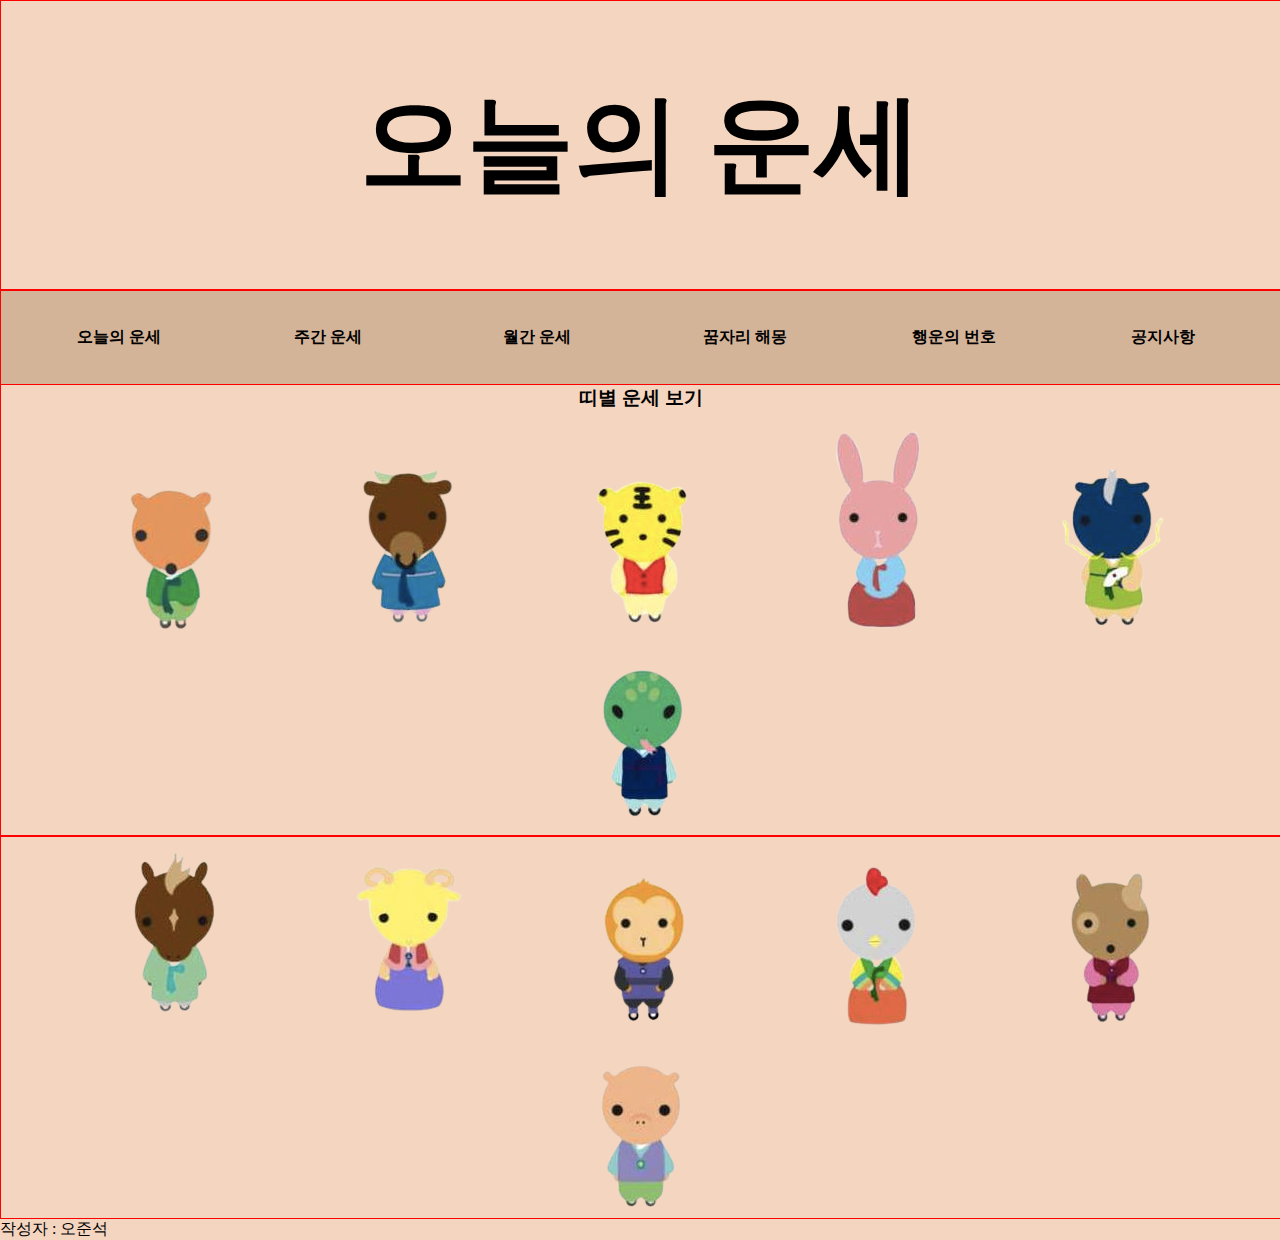
==== index.html @ 075c2215 "1018 Self-Study : Fortune ( Plus Link HTML )" ====
<!DOCTYPE html>
<html lang="en">
<head>
    <meta charset="UTF-8">
    <meta http-equiv="X-UA-Compatible" content="IE=edge">
    <meta name="viewport" content="width=device-width, initial-scale=1.0">
    <link rel="stylesheet" href="css/main.css">
    <title>Lucky</title>
</head>
<body>
    <!-- 로고 -->
    <header>
        <div id="siteTitle">
            <h1><a href="index.html">오늘의 운세</a></h1>
        </div>
    </header>
    <!-- 기능 메뉴 -->
    <nav>
        <div id="menu">
            <ul>
                <li><a href="fortuneSite/todayLuck.html">오늘의 운세</a></li>
                <li><a href="fortuneSite/weekly.html">주간 운세</a></li>
                <li><a href="fortuneSite/monthly.html">월간 운세</a></li>
                <li><a href="fortuneSite/dream.html">꿈자리 해몽</a></li>
                <li><a href="fortuneSite/lotto.html">행운의 번호</a></li>
                <li><a href="fortuneSite/notice.html">공지사항</a></li>
            </ul>
        </div>
    </nav>
    <!-- 전체적인 내용 -->
    <section>
        <div class="horoscope">
            <h3>띠별 운세 보기</h3>
            <ul>
                <li><a href="fortuneSite/horoscope.html">
                    <span class="ani"><img src="image/쥐.png" alt=""></span>
                </a></li>
            </ul>
            <ul>
                <li><a href="fortuneSite/horoscope.html">
                    <span class="ani"><img src="image/소.png" alt=""></span>
                </a></li>
            </ul>
            <ul>
                <li><a href="fortuneSite/horoscope.html">
                    <span class="ani"><img src="image/호랑이.png" alt=""></span>
                </a></li>
            </ul>
            <ul>
                <li><a href="fortuneSite/horoscope.html">
                    <span class="ani"><img src="image/토끼.png" alt=""></span>
                </a></li>
            </ul>
            <ul>
                <li><a href="fortuneSite/horoscope.html">
                    <span class="ani"><img src="image/용.png" alt=""></span>
                </a></li>
            </ul>
            <ul>
                <li><a href="fortuneSite/horoscope.html">
                    <span class="ani"><img src="image/뱀.png" alt=""></span>
                </a></li>
            </ul>
        </div>
        <div class="horoscope">
            <ul>
                <li><a href="fortuneSite/horoscope.html">
                    <span class="ani"><img src="image/말.png" alt=""></span>
                </a></li>
            </ul>
            <ul>
                <li><a href="fortuneSite/horoscope.html">
                    <span class="ani"><img src="image/양.png" alt=""></span>
                </a></li>
            </ul>
            <ul>
                <li><a href="fortuneSite/horoscope.html">
                    <span class="ani"><img src="image/원숭이.png" alt=""></span>
                </a></li>
            </ul>
            <ul>
                <li><a href="fortuneSite/horoscope.html">
                    <span class="ani"><img src="image/닭.png" alt=""></span>
                </a></li>
            </ul>
            <ul>
                <li><a href="fortuneSite/horoscope.html">
                    <span class="ani"><img src="image/개.png" alt=""></span>
                </a></li>
            </ul>
            <ul>
                <li><a href="fortuneSite/horoscope.html">
                    <span class="ani"><img src="image/돼지.png" alt=""></span>
                </a></li>
            </ul>
        </div>
    </section>
    <!-- 안내 -->
    <footer>
        작성자 : 오준석
    </footer>
</body>
</html>
---- css/main.css ----
body {
    font-family: Georgia, 'Times New Roman', Times, serif;
    background: #F3D5C0;
    padding: 0%;
    margin: 0%;
}

div {
    width: 100%;
    border: 1px solid red;
}

#siteTitle {
    font-size: 40pt;
    text-align: center;
}

#siteTitle a {
    text-decoration-line: none;
    color: black;
}

#siteTitle a:active {
    color: darkred;
}

#menu {
    background: #D4B499;
    font-weight: bold;
    width: 100%;
    float: left;    
    text-align: center;
    padding: 20px 0px;
    margin: 0%;
}

#menu ul {
    margin-left: auto;
    margin-right: auto;
    padding: 0%;
}

#menu li {
    display: inline-block;
    width: 16%;   
}

#menu li a {
    color: black;
    text-decoration-line: none;
}

#menu li a:hover {
    color: darkred;
}

.horoscope {
    text-align: center;
}

.horoscope h3 {
    padding-top: 5%;
}

.horoscope ul {
    width: 130px;
    display: inline-block;
    list-style: none;
    padding-left: 50px;
    padding-right: 50px;
    margin: 0%;
}
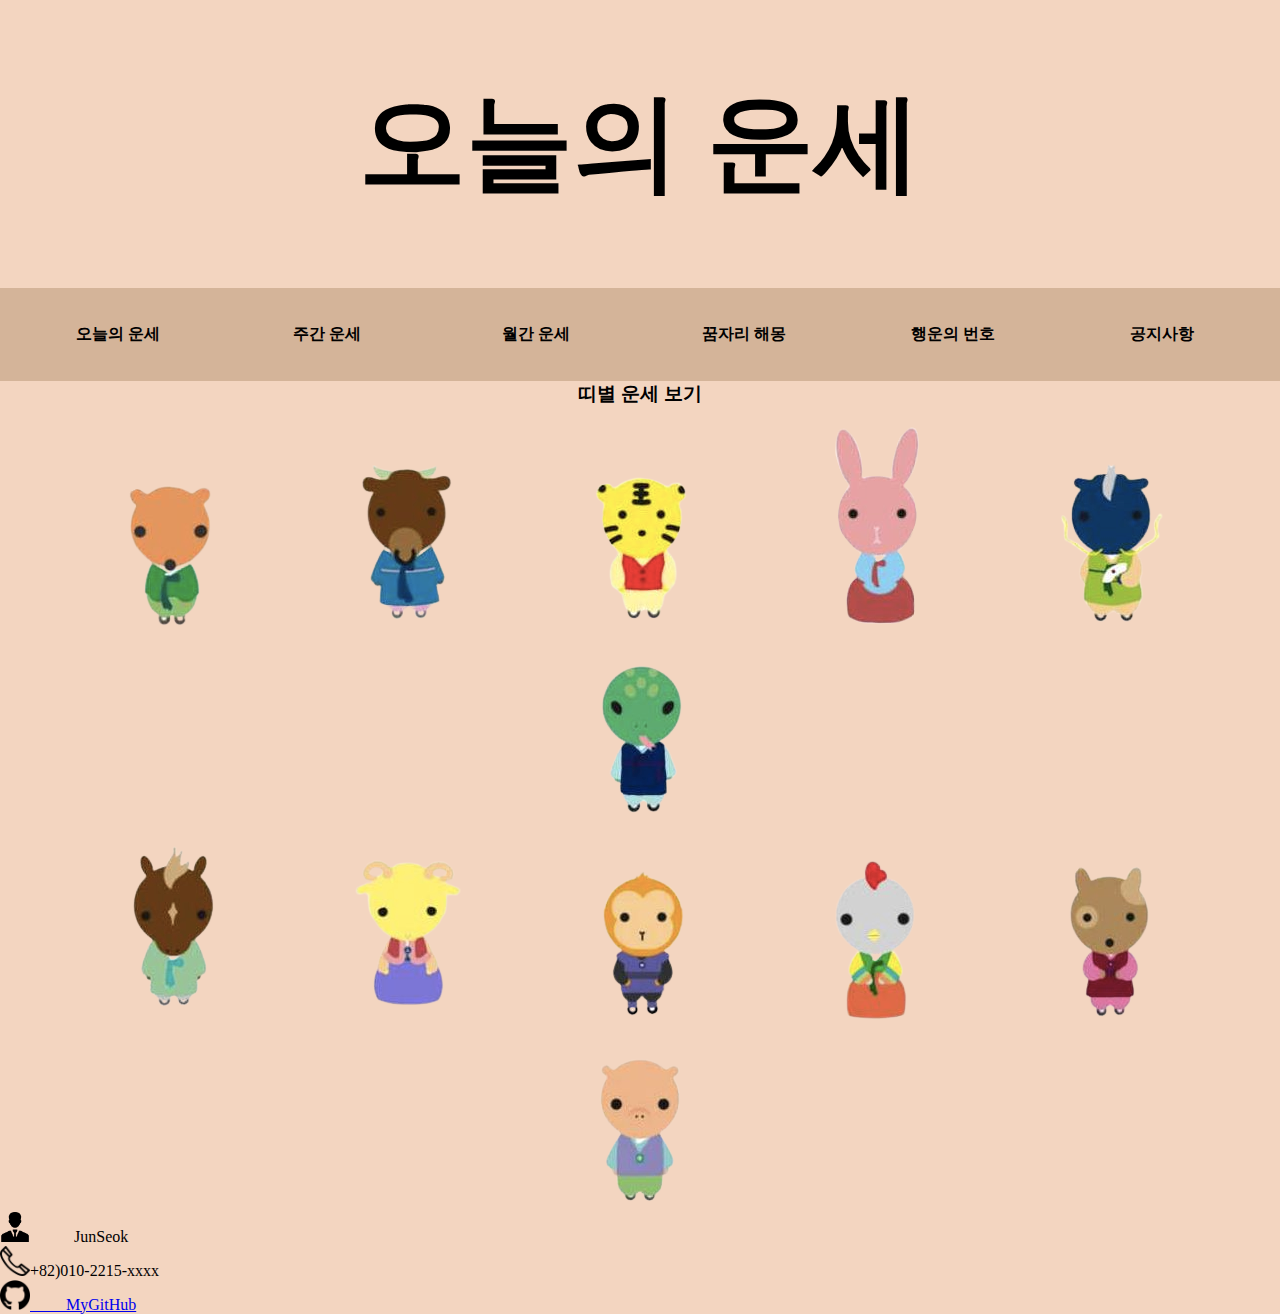
==== commit c3f4d00c: "1018 Self-Project : Fortune ( Make Footer )" ====
--- a/index.html
+++ b/index.html
@@ -97,7 +97,9 @@
     </section>
     <!-- 안내 -->
     <footer>
-        작성자 : 오준석
+        <div class="WhoAmI"><img src="image/사람.png" width="30px">&nbsp;&nbsp;&nbsp;&nbsp;&nbsp;&nbsp;&nbsp;&nbsp;&nbsp;&nbsp;&nbsp;JunSeok</div>
+        <div class="WhoAmI"><img src="image/전화기.png" width="30px">+82)010-2215-xxxx</div>
+        <div class="WhoAmI"><img src="image/깃허브.png" width="30px"><a href="https://github.com/oh971021">&nbsp;&nbsp;&nbsp;&nbsp;&nbsp;&nbsp;&nbsp;&nbsp;&nbsp;MyGitHub</a></div>
     </footer>
 </body>
 </html>--- a/css/main.css
+++ b/css/main.css
@@ -7,7 +7,6 @@
 
 div {
     width: 100%;
-    border: 1px solid red;
 }
 
 #siteTitle {
@@ -69,4 +68,8 @@
     padding-left: 50px;
     padding-right: 50px;
     margin: 0%;
+}
+
+.WhoAmI {
+    float: left;
 }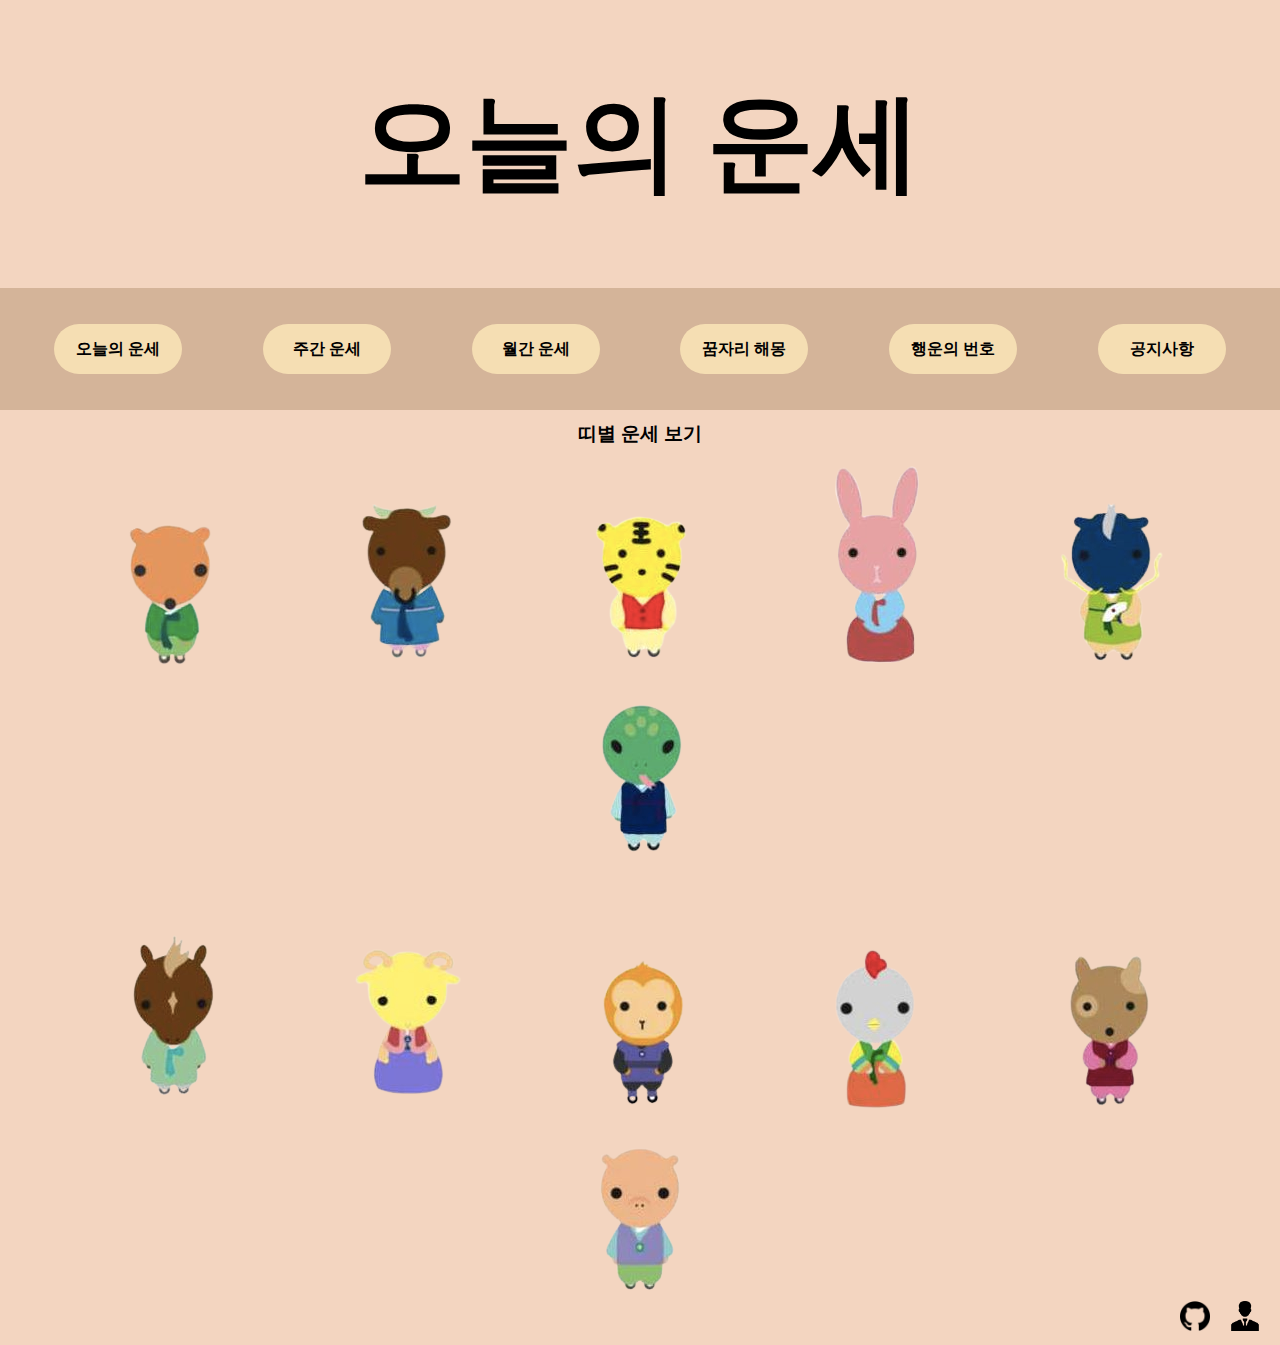
==== commit 85b21457: "1018 Self-Project : Fortune ( Plus Footer )" ====
--- a/index.html
+++ b/index.html
@@ -97,9 +97,10 @@
     </section>
     <!-- 안내 -->
     <footer>
-        <div class="WhoAmI"><img src="image/사람.png" width="30px">&nbsp;&nbsp;&nbsp;&nbsp;&nbsp;&nbsp;&nbsp;&nbsp;&nbsp;&nbsp;&nbsp;JunSeok</div>
-        <div class="WhoAmI"><img src="image/전화기.png" width="30px">+82)010-2215-xxxx</div>
-        <div class="WhoAmI"><img src="image/깃허브.png" width="30px"><a href="https://github.com/oh971021">&nbsp;&nbsp;&nbsp;&nbsp;&nbsp;&nbsp;&nbsp;&nbsp;&nbsp;MyGitHub</a></div>
+        <div class="foot">
+            <div id="whoAmI"><img src="image/사람.png" width="30px"></div>
+            <div id="whoAmI"><a href="https://github.com/oh971021"><img src="image/깃허브.png" width="30px"></a></div>
+        </div>
     </footer>
 </body>
 </html>--- a/css/main.css
+++ b/css/main.css
@@ -40,8 +40,13 @@
 }
 
 #menu li {
+    background: wheat;
+    border-radius: 50px;
     display: inline-block;
-    width: 16%;   
+    width: 10%;   
+    margin-left: 3%;
+    margin-right: 3%;
+    line-height: 50px;
 }
 
 #menu li a {
@@ -55,6 +60,7 @@
 
 .horoscope {
     text-align: center;
+    padding-top: 50px;
 }
 
 .horoscope h3 {
@@ -70,6 +76,19 @@
     margin: 0%;
 }
 
-.WhoAmI {
-    float: left;
+footer {
+    position: absolute;
+    width: 100%;
+    padding-bottom: 10px;
+}
+
+footer div a {
+    text-decoration-line: none;
+    color: black;
+}
+
+.foot
+div{
+    width: 50px;
+    float: right;
 }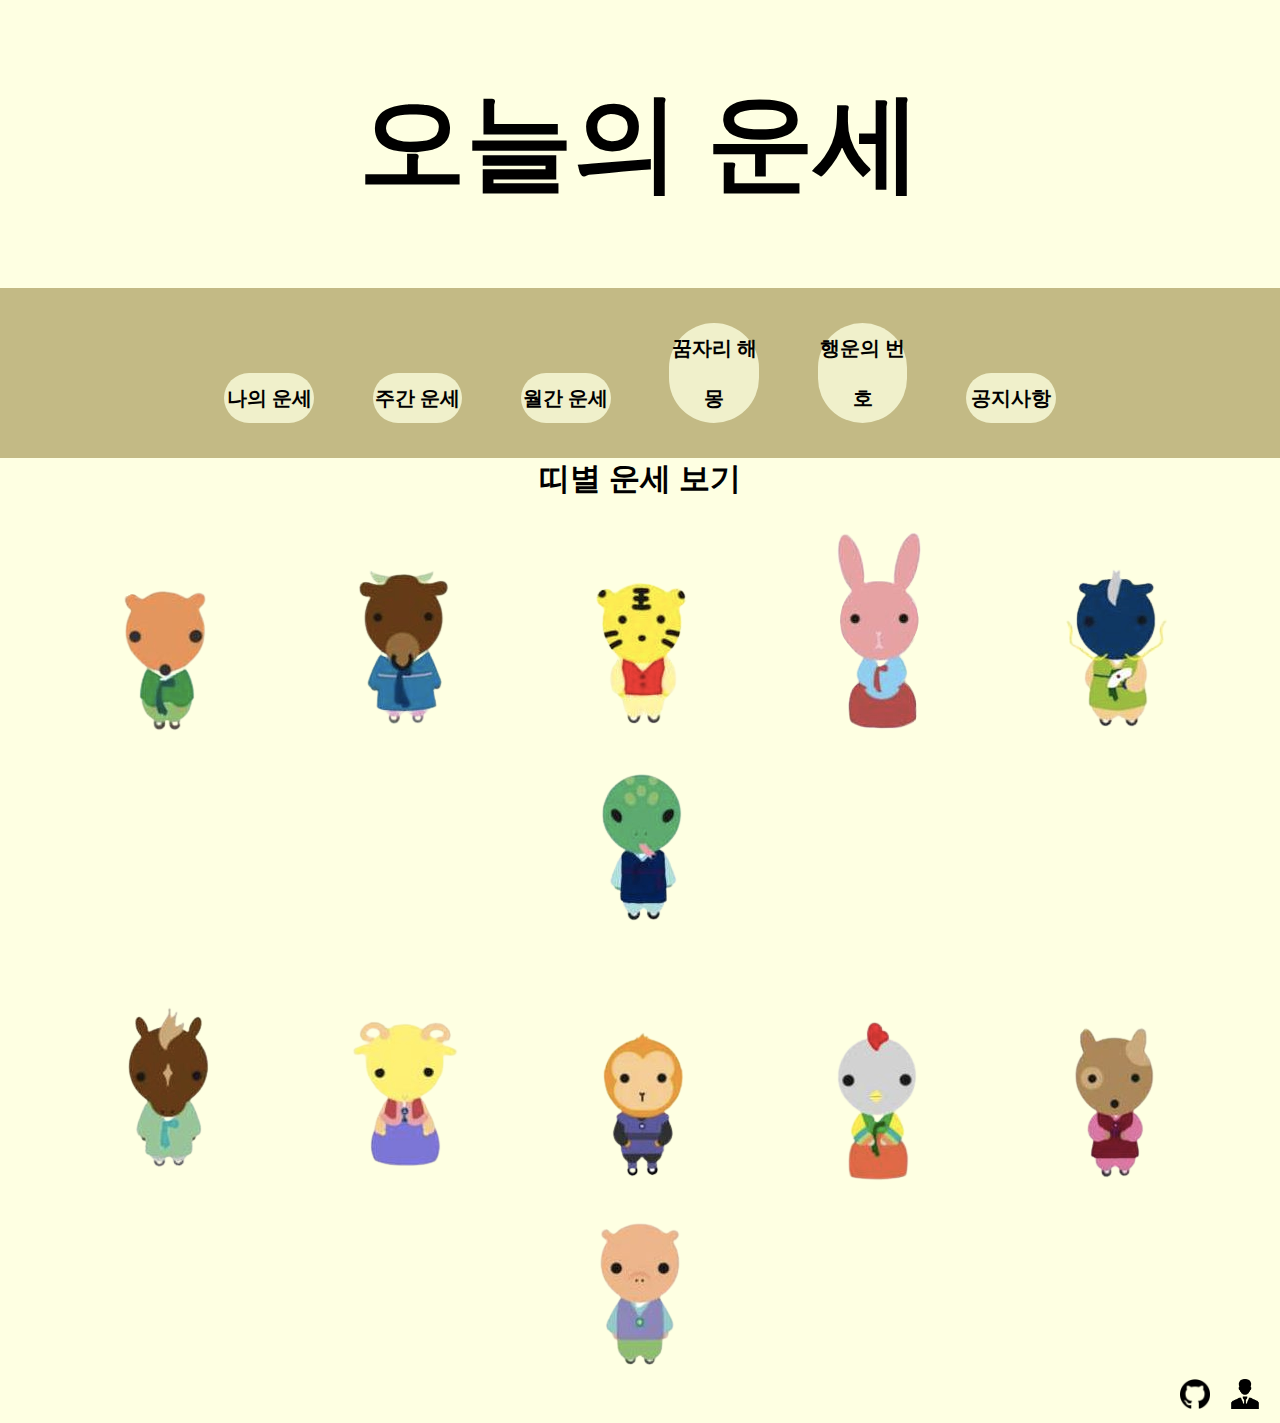
==== commit e7310f7f: "1018 Self-Project : Fortune ( Make Who am I )" ====
--- a/index.html
+++ b/index.html
@@ -5,6 +5,7 @@
     <meta http-equiv="X-UA-Compatible" content="IE=edge">
     <meta name="viewport" content="width=device-width, initial-scale=1.0">
     <link rel="stylesheet" href="css/main.css">
+    <script src="js/main.js"></script>
     <title>Lucky</title>
 </head>
 <body>
@@ -18,7 +19,7 @@
     <nav>
         <div id="menu">
             <ul>
-                <li><a href="fortuneSite/todayLuck.html">오늘의 운세</a></li>
+                <li><a href="fortuneSite/todayLuck.html">나의 운세</a></li>
                 <li><a href="fortuneSite/weekly.html">주간 운세</a></li>
                 <li><a href="fortuneSite/monthly.html">월간 운세</a></li>
                 <li><a href="fortuneSite/dream.html">꿈자리 해몽</a></li>
@@ -98,7 +99,7 @@
     <!-- 안내 -->
     <footer>
         <div class="foot">
-            <div id="whoAmI"><img src="image/사람.png" width="30px"></div>
+            <div id="whoAmI"><img ondblclick="Who()" src="image/사람.png" width="30px"></div>
             <div id="whoAmI"><a href="https://github.com/oh971021"><img src="image/깃허브.png" width="30px"></a></div>
         </div>
     </footer>
--- a/css/main.css
+++ b/css/main.css
@@ -1,6 +1,6 @@
 body {
-    font-family: Georgia, 'Times New Roman', Times, serif;
-    background: #F3D5C0;
+    background: #FEFFE2;
+    font-family: 궁서;
     padding: 0%;
     margin: 0%;
 }
@@ -24,23 +24,24 @@
 }
 
 #menu {
-    background: #D4B499;
+    background: #C3BA85;
     font-weight: bold;
+    font-size: 15pt;
     width: 100%;
     float: left;    
     text-align: center;
-    padding: 20px 0px;
+    padding: 15px 0px;
     margin: 0%;
 }
 
 #menu ul {
     margin-left: auto;
     margin-right: auto;
-    padding: 0%;
+    padding: 0 15%;
 }
 
 #menu li {
-    background: wheat;
+    background: #F0F0CB;
     border-radius: 50px;
     display: inline-block;
     width: 10%;   
@@ -59,6 +60,7 @@
 }
 
 .horoscope {
+    font-size: 20pt;
     text-align: center;
     padding-top: 50px;
 }
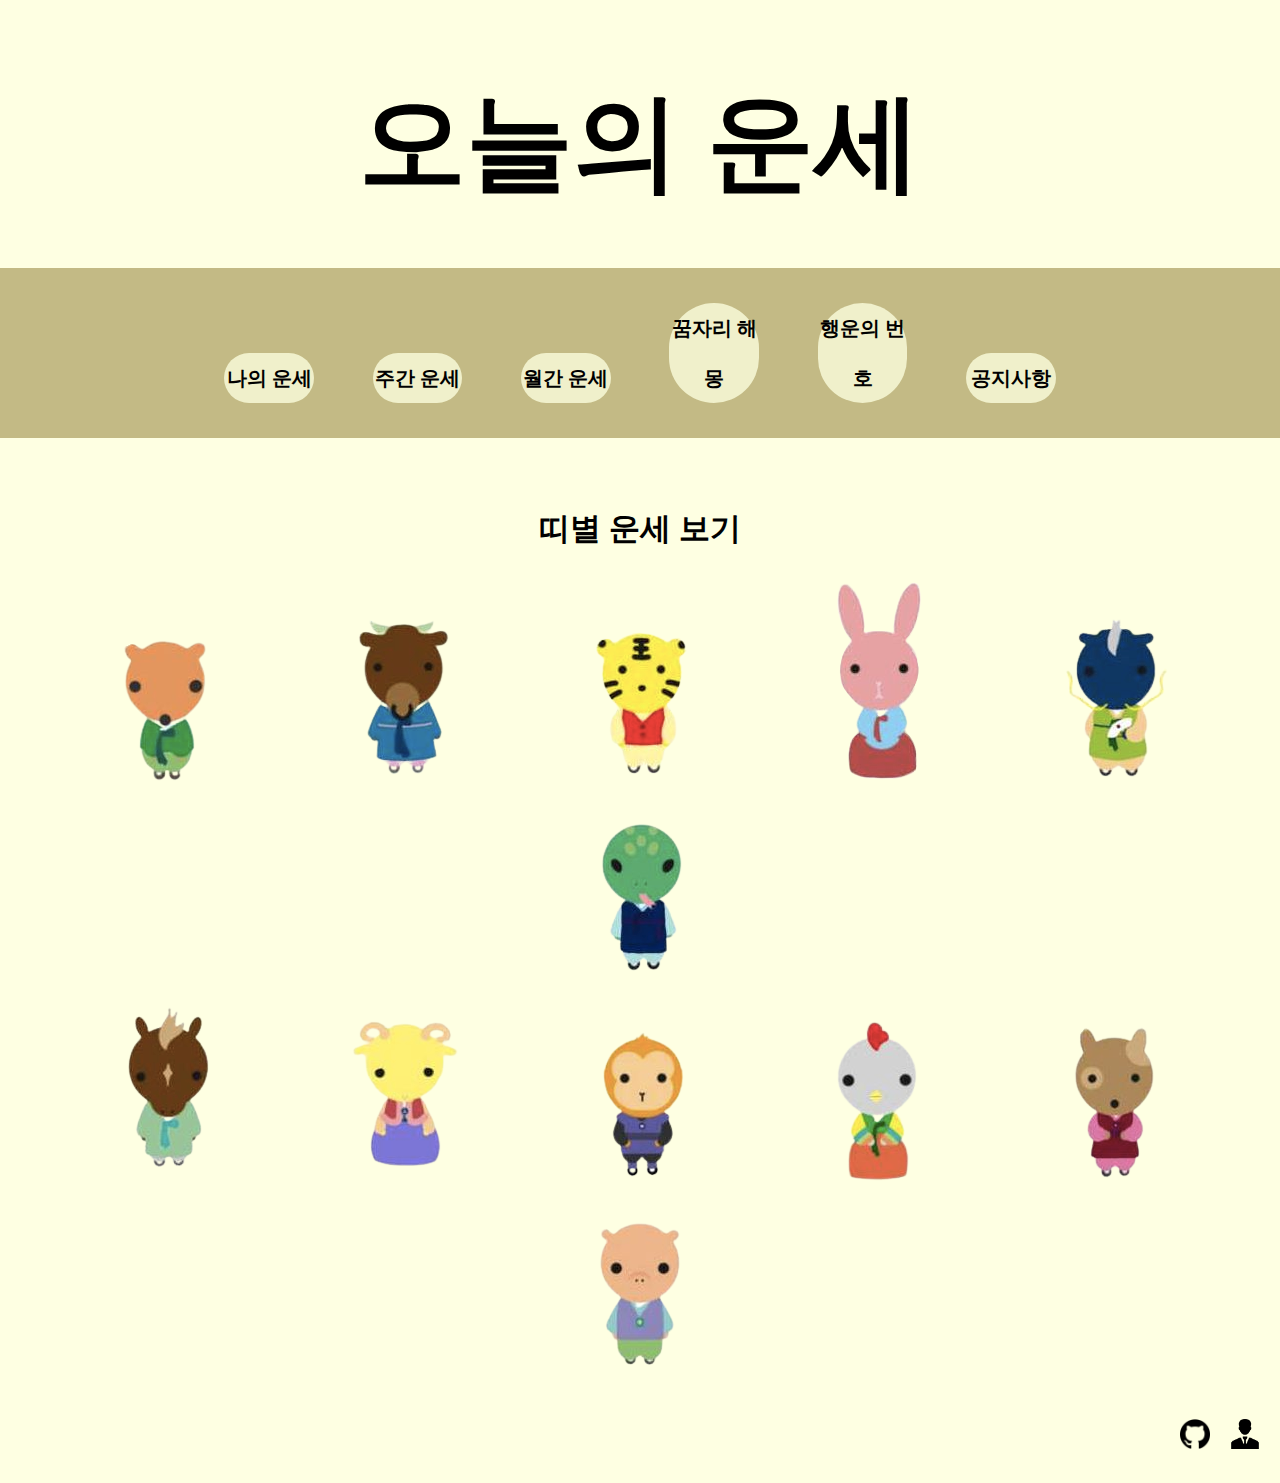
==== commit 77e14af1: "1020 Self-Project : Fortune ( Plus Footer )" ====
--- a/index.html
+++ b/index.html
@@ -6,6 +6,7 @@
     <meta name="viewport" content="width=device-width, initial-scale=1.0">
     <link rel="stylesheet" href="css/main.css">
     <script src="js/main.js"></script>
+    <script src="js/scope.js"></script>
     <title>Lucky</title>
 </head>
 <body>
@@ -33,66 +34,66 @@
         <div class="horoscope">
             <h3>띠별 운세 보기</h3>
             <ul>
-                <li><a href="fortuneSite/horoscope.html">
-                    <span class="ani"><img src="image/쥐.png" alt=""></span>
-                </a></li>
+                <li>
+                    <span><img class="ani" src="image/쥐.png" ondblclick="callScope()"></spans=>
+                </li>
             </ul>
             <ul>
-                <li><a href="fortuneSite/horoscope.html">
-                    <span class="ani"><img src="image/소.png" alt=""></span>
-                </a></li>
+                <li>
+                    <span><img class="ani" src="image/소.png" ondblclick="callScope()"></span>
+                </li>
             </ul>
             <ul>
-                <li><a href="fortuneSite/horoscope.html">
-                    <span class="ani"><img src="image/호랑이.png" alt=""></span>
-                </a></li>
+                <li>
+                    <span><img class="ani" src="image/호랑이.png" ondblclick="callScope()"></span>
+                </li>
             </ul>
             <ul>
-                <li><a href="fortuneSite/horoscope.html">
-                    <span class="ani"><img src="image/토끼.png" alt=""></span>
-                </a></li>
+                <li>
+                    <span><img class="ani" src="image/토끼.png" ondblclick="callScope()"></span>
+                </li>
             </ul>
             <ul>
-                <li><a href="fortuneSite/horoscope.html">
-                    <span class="ani"><img src="image/용.png" alt=""></span>
-                </a></li>
+                <li>
+                    <span><img class="ani" src="image/용.png" ondblclick="callScope()"></span>
+                </li>
             </ul>
             <ul>
-                <li><a href="fortuneSite/horoscope.html">
-                    <span class="ani"><img src="image/뱀.png" alt=""></span>
-                </a></li>
+                <li>
+                    <span><img class="ani" src="image/뱀.png" ondblclick="callScope()"></span>
+                </li>
             </ul>
         </div>
         <div class="horoscope">
             <ul>
-                <li><a href="fortuneSite/horoscope.html">
-                    <span class="ani"><img src="image/말.png" alt=""></span>
-                </a></li>
+                <li>
+                    <span><img class="ani" src="image/말.png" ondblclick="callScope()"></span>
+                </li>
             </ul>
             <ul>
-                <li><a href="fortuneSite/horoscope.html">
-                    <span class="ani"><img src="image/양.png" alt=""></span>
-                </a></li>
+                <li>
+                    <span><img class="ani" src="image/양.png" ondblclick="callScope()"></span>
+                </li>
             </ul>
             <ul>
-                <li><a href="fortuneSite/horoscope.html">
-                    <span class="ani"><img src="image/원숭이.png" alt=""></span>
-                </a></li>
+                <li>
+                    <span><img class="ani" src="image/원숭이.png" ondblclick="callScope()"></span>
+                </li>
             </ul>
             <ul>
-                <li><a href="fortuneSite/horoscope.html">
-                    <span class="ani"><img src="image/닭.png" alt=""></span>
-                </a></li>
+                <li>
+                    <span class="ani"><img src="image/닭.png" ondblclick="callScope()"></span>
+                </li>
             </ul>
             <ul>
-                <li><a href="fortuneSite/horoscope.html">
-                    <span class="ani"><img src="image/개.png" alt=""></span>
-                </a></li>
+                <li>
+                    <span class="ani"><img src="image/개.png" ondblclick="callScope()"></span>
+                </li>
             </ul>
             <ul>
-                <li><a href="fortuneSite/horoscope.html">
-                    <span class="ani"><img src="image/돼지.png" alt=""></span>
-                </a></li>
+                <li>
+                    <span class="ani"><img src="image/돼지.png" ondblclick="callScope()"></span>
+                </li>
             </ul>
         </div>
     </section>
@@ -100,7 +101,7 @@
     <footer>
         <div class="foot">
             <div id="whoAmI"><img ondblclick="Who()" src="image/사람.png" width="30px"></div>
-            <div id="whoAmI"><a href="https://github.com/oh971021"><img src="image/깃허브.png" width="30px"></a></div>
+            <div id="whoAmI"><a href="https://github.com/oh971021" target="_blank"><img src="image/깃허브.png" width="30px"></a></div>
         </div>
     </footer>
 </body>
--- a/css/main.css
+++ b/css/main.css
@@ -7,6 +7,10 @@
 
 div {
     width: 100%;
+}
+
+nav {
+    position: relative; top: -20px;
 }
 
 #siteTitle {
@@ -60,9 +64,10 @@
 }
 
 .horoscope {
+    position: relative; top: 50px;
+    margin: 0 auto;
     font-size: 20pt;
     text-align: center;
-    padding-top: 50px;
 }
 
 .horoscope h3 {
@@ -91,6 +96,8 @@
 
 .foot
 div{
+    position: relative; top: 90px;
+    padding-bottom: 30px;
     width: 50px;
     float: right;
 }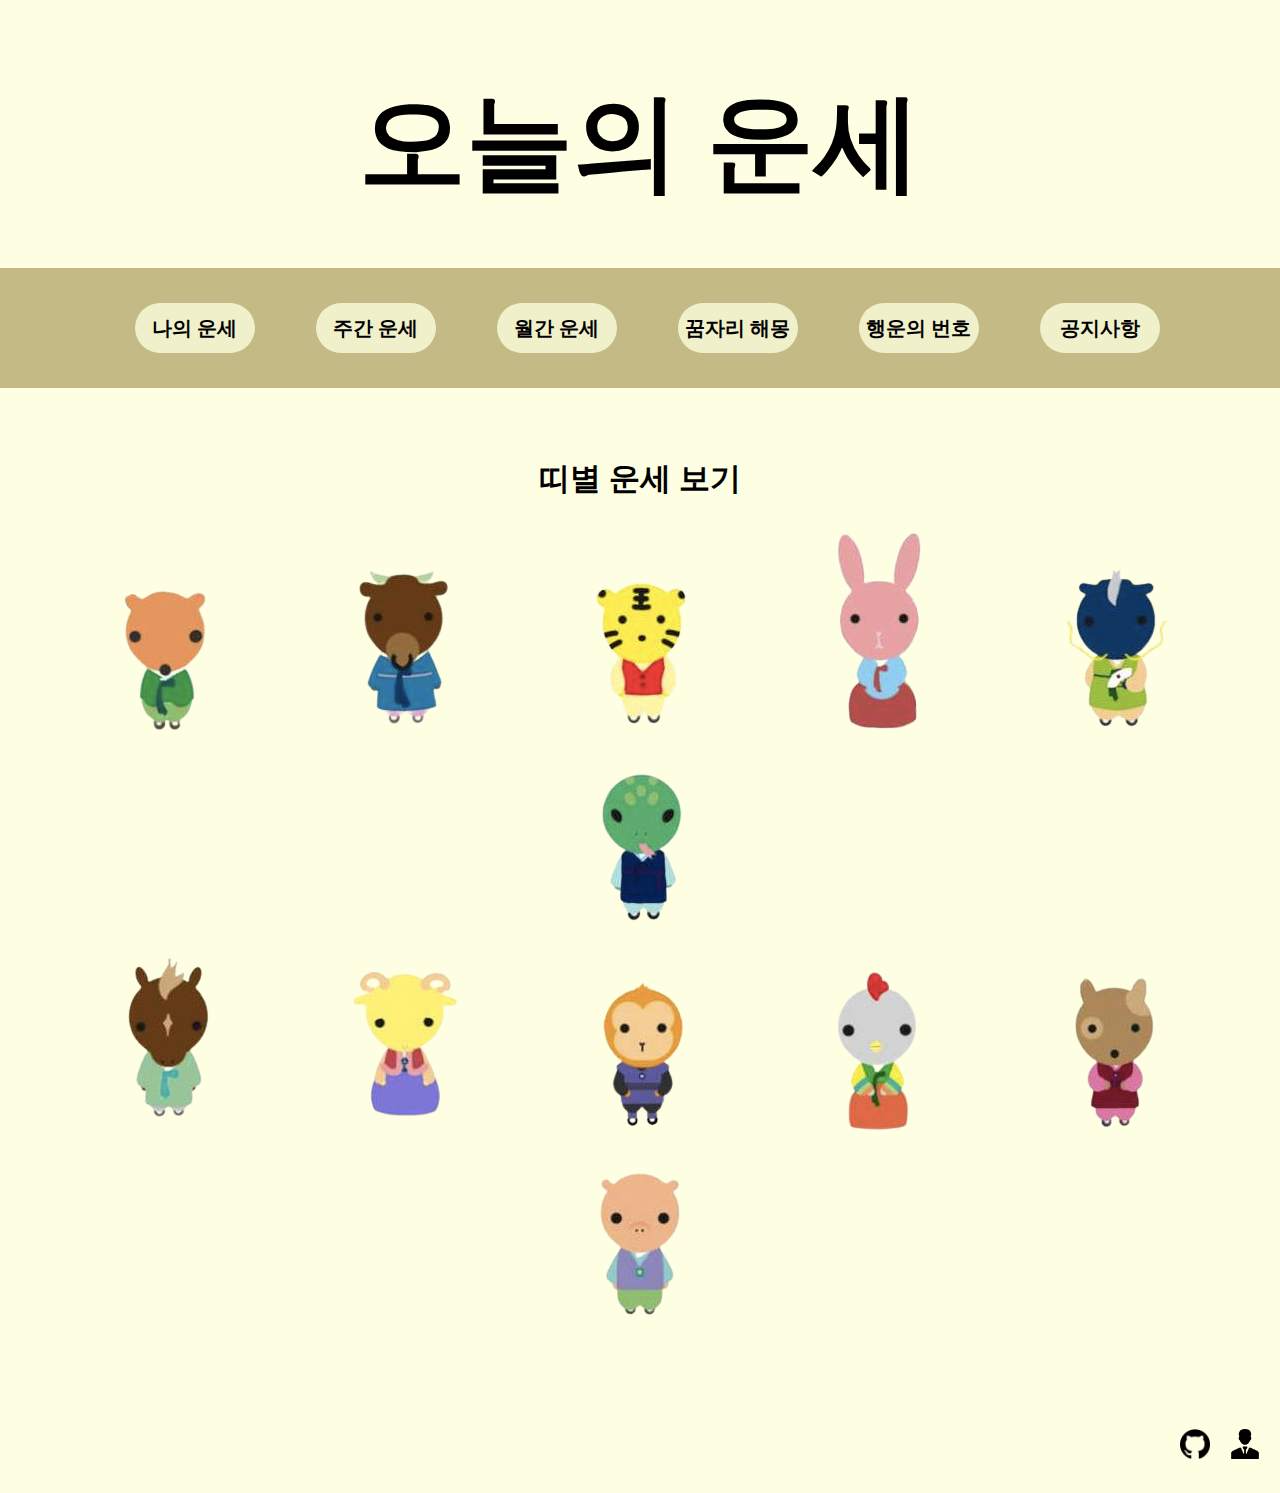
==== commit aca58a4f: "1021 Self-Project : Fortune ( Plus Scope Rat )" ====
--- a/index.html
+++ b/index.html
@@ -35,7 +35,7 @@
             <h3>띠별 운세 보기</h3>
             <ul>
                 <li>
-                    <span><img class="ani" src="image/쥐.png" ondblclick="callScope()"></spans=>
+                    <span><img class="ani" src="image/쥐.png" ondblclick="callRat()"></spans=>
                 </li>
             </ul>
             <ul>
--- a/css/main.css
+++ b/css/main.css
@@ -32,6 +32,7 @@
     font-weight: bold;
     font-size: 15pt;
     width: 100%;
+    height: 90px;
     float: left;    
     text-align: center;
     padding: 15px 0px;
@@ -39,18 +40,19 @@
 }
 
 #menu ul {
-    margin-left: auto;
-    margin-right: auto;
-    padding: 0 15%;
+    position: absolute;
+    width: 1400px;
+    left: 49%;
+    transform: translateX(-50%);
 }
 
 #menu li {
     background: #F0F0CB;
     border-radius: 50px;
     display: inline-block;
-    width: 10%;   
-    margin-left: 3%;
-    margin-right: 3%;
+    width: 120px;   
+    margin-left: 2%;
+    margin-right: 2%;
     line-height: 50px;
 }
 
@@ -61,6 +63,10 @@
 
 #menu li a:hover {
     color: darkred;
+}
+
+.ani {
+    cursor: pointer;
 }
 
 .horoscope {
@@ -84,7 +90,6 @@
 }
 
 footer {
-    position: absolute;
     width: 100%;
     padding-bottom: 10px;
 }
@@ -96,7 +101,7 @@
 
 .foot
 div{
-    position: relative; top: 90px;
+    position: relative; top: 150px;
     padding-bottom: 30px;
     width: 50px;
     float: right;
